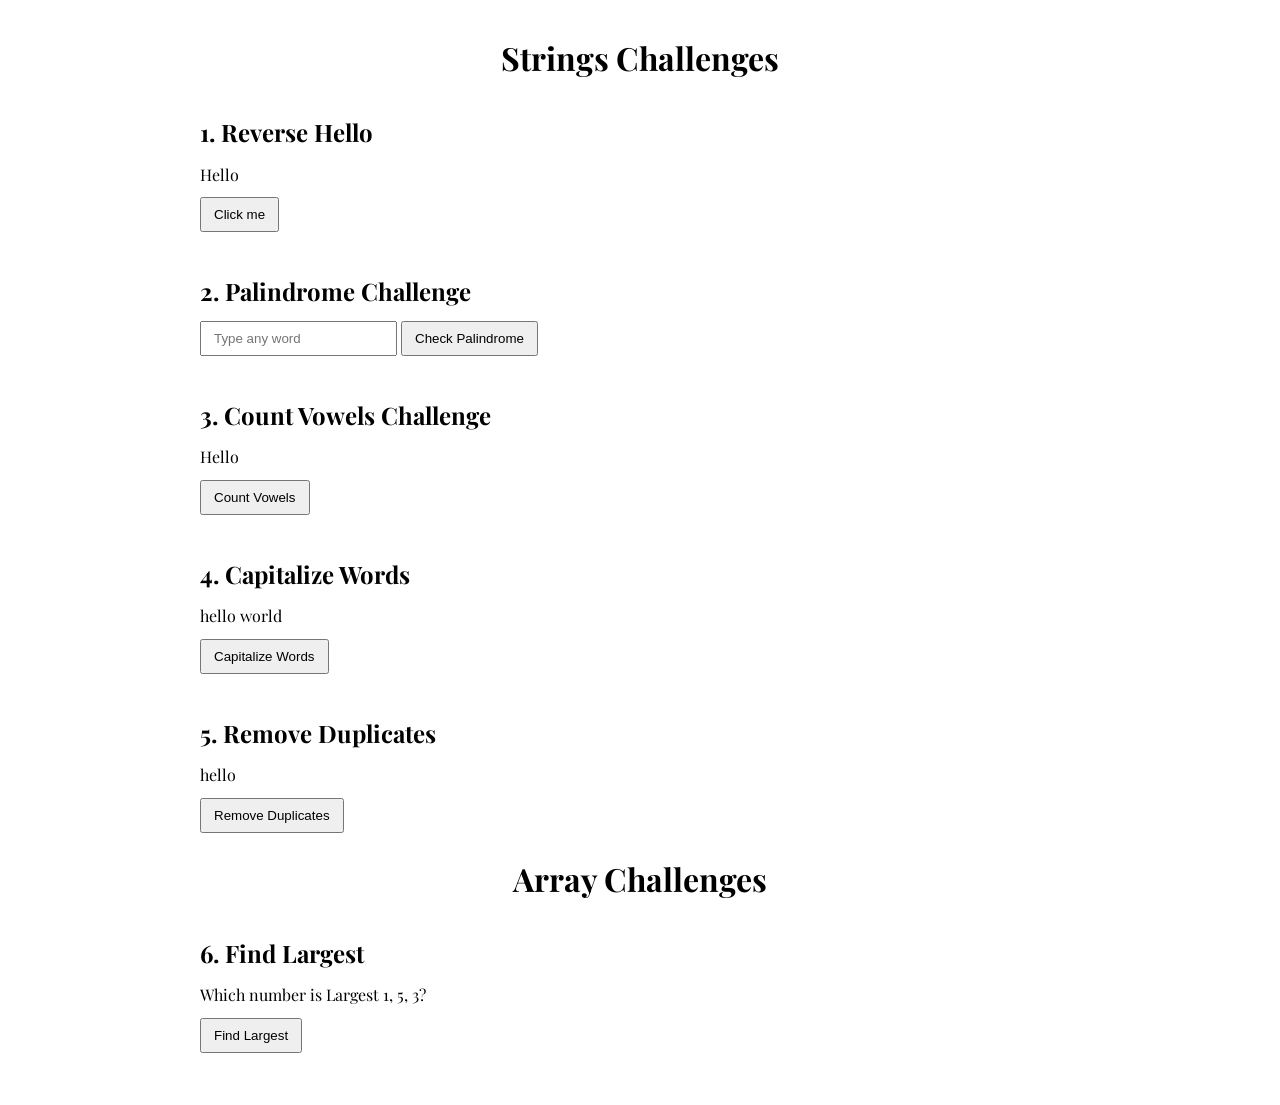
==== javascript-fundamentals/strings.html @ a21e49f6 "Created Strings, CSS, and Javascript functions." ====
<!DOCTYPE html>
<html lang="en">
<head>
    <meta charset="UTF-8">
    <meta name="viewport" content="width=device-width, initial-scale=1.0">
    <title>Strings Challenge</title>
    <link rel="stylesheet" href="styles.css">
</head>
<body>
    <main>
    <h1>Strings Challenges</h1>

    <h2>1. Reverse Hello</h2>
    <p>Hello</p>
    <button type="button" onclick="reverseHello()">Click me</button>
    <p id="Hello"></p>
    
    <h2>2. Palindrome Challenge</h2>
    <input type="text" id="userInput" placeholder="Type any word">
    <button type="button" onclick="checkPalindrome()">Check Palindrome </button>
    <p id="Palindrome"></p>

    <h2>3. Count Vowels Challenge</h2>
    <p> Hello </p>
    <button type="button" onclick="countVowels()">Count Vowels</button>
    <p id="countVowels"></p>

    <h2>4. Capitalize Words</h2>
    <p> hello world </p>
    <button type="button" onclick="capitalizeWords()">Capitalize Words</button>
    <p id="capitalizeWords"></p>

    <h2>5. Remove Duplicates</h2>
    <p> hello </p>
    <button type="button" onclick="removeDuplicates()">Remove Duplicates</button>
    <p id="removeDuplicates"></p>

    <h1>Array Challenges</h1>

    <h2>6. Find Largest</h2>
    <p>Which number is Largest 1, 5, 3?</p>
    <button type="button" onclick="findLargest()">Find Largest</button>
    <p id="findLargest"></p>




</main>
<script src="app.js"></script>
</body>
</html>
---- javascript-fundamentals/styles.css ----
@import url('https://fonts.googleapis.com/css2?family=Playfair+Display:ital,wght@0,400..900;1,400..900&display=swap');

* {
  margin: 0;
  padding: 0;
  box-sizing: border-box;
}

body {
  font-family: "Playfair Display", serif; 
  background-color: #ffffff; 
  color: #000000;           
  line-height: 1.6;
}

main {
  width: 100%;
  max-width: 60rem; 
  padding: 2rem 2.5rem; 
  margin: 0 auto;  
}

h1 {
  text-align: center;
  font-weight: 700; 
  margin-bottom: 30px; 
}

h2, h3 {
  text-align: left;
  font-weight: 700;
  margin-top: 30px; 
  margin-bottom: 10px; 
}

p, input, button {
  margin-bottom: 10px; 
}

input, button {
  padding: 8px 12px; 
}

header {
  text-align: center;
  padding: 20px 0;
}

footer {
  clear: both;      
  padding: 40px 0;  
  text-align: center;
  margin-top: 50px; 
}
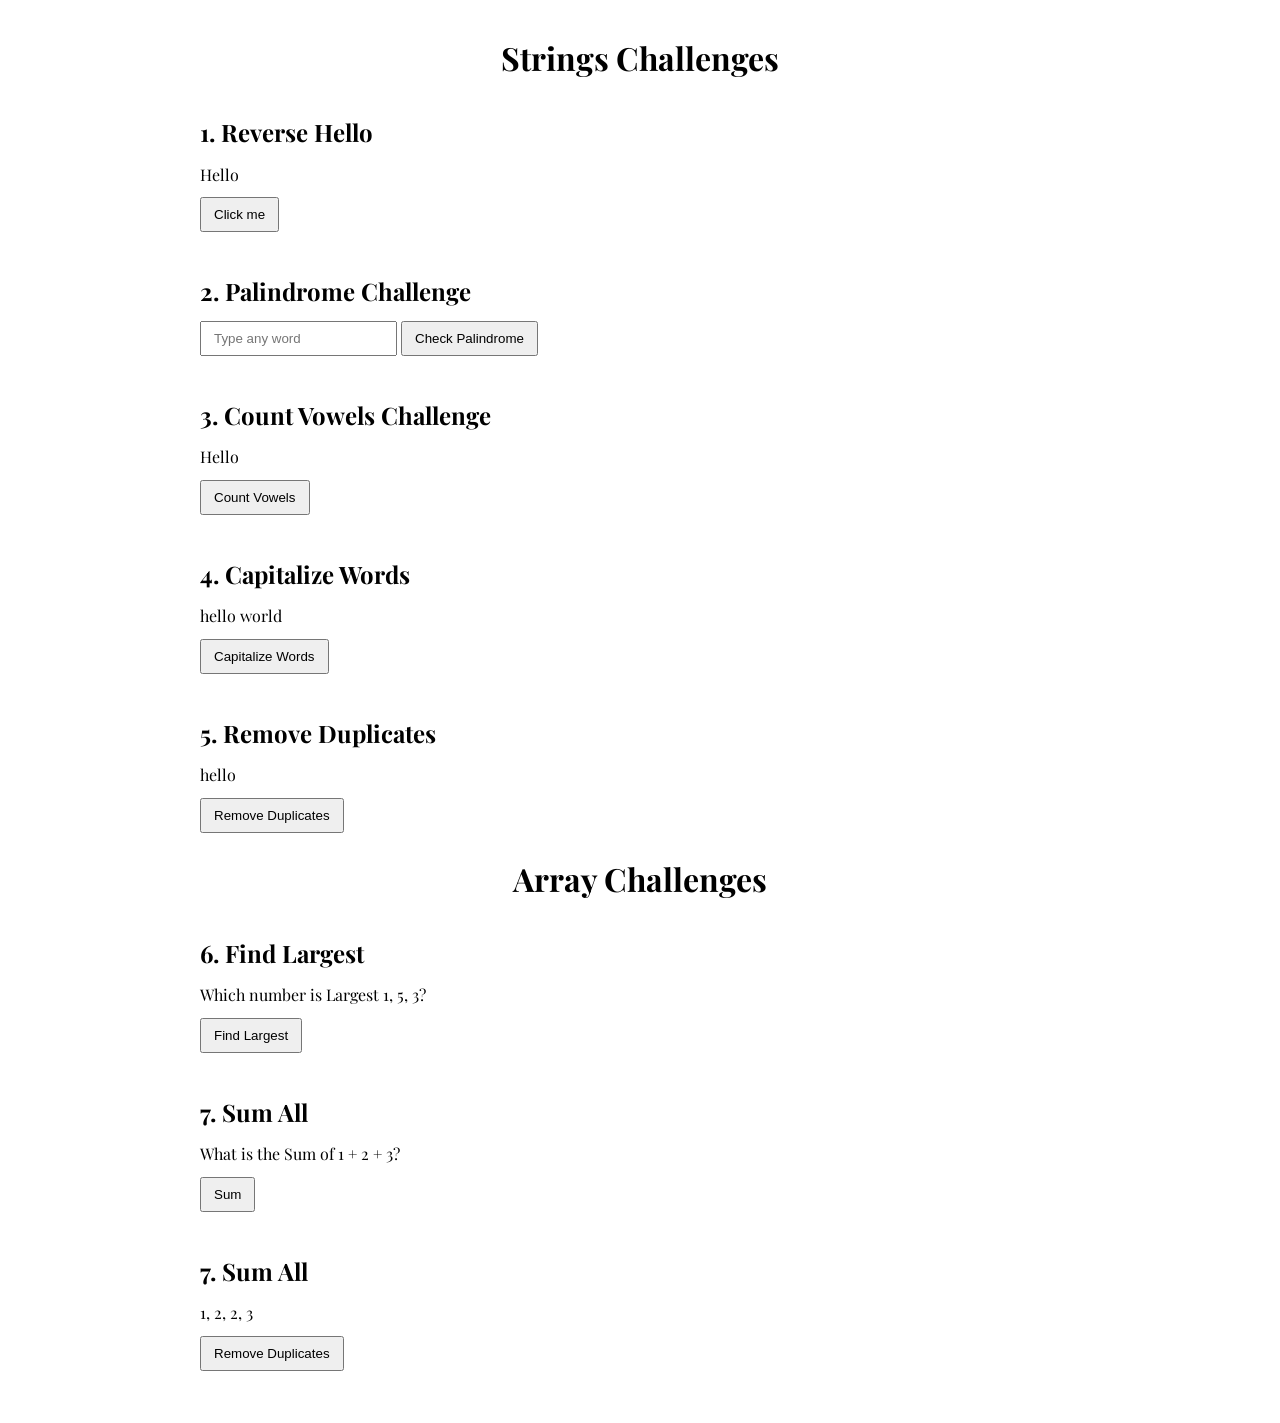
==== commit 4212927d: "Added three functions, and updated HTML, also changed margins on CSS" ====
--- a/javascript-fundamentals/strings.html
+++ b/javascript-fundamentals/strings.html
@@ -42,6 +42,16 @@
     <button type="button" onclick="findLargest()">Find Largest</button>
     <p id="findLargest"></p>
 
+    <h2>7. Sum All </h2>
+    <p>What is the Sum of 1 + 2 + 3?</p>
+    <button type="button" onclick="sumAll()">Sum</button>
+    <p id="sumAll"></p>
+
+    <h2>7. Sum All </h2>
+    <p>1, 2, 2, 3</p>
+    <button type="button" onclick="removeDuplicateNumbers()">Remove Duplicates</button>
+    <p id="removeDuplicateNumbers"></p>
+
 
 
 
